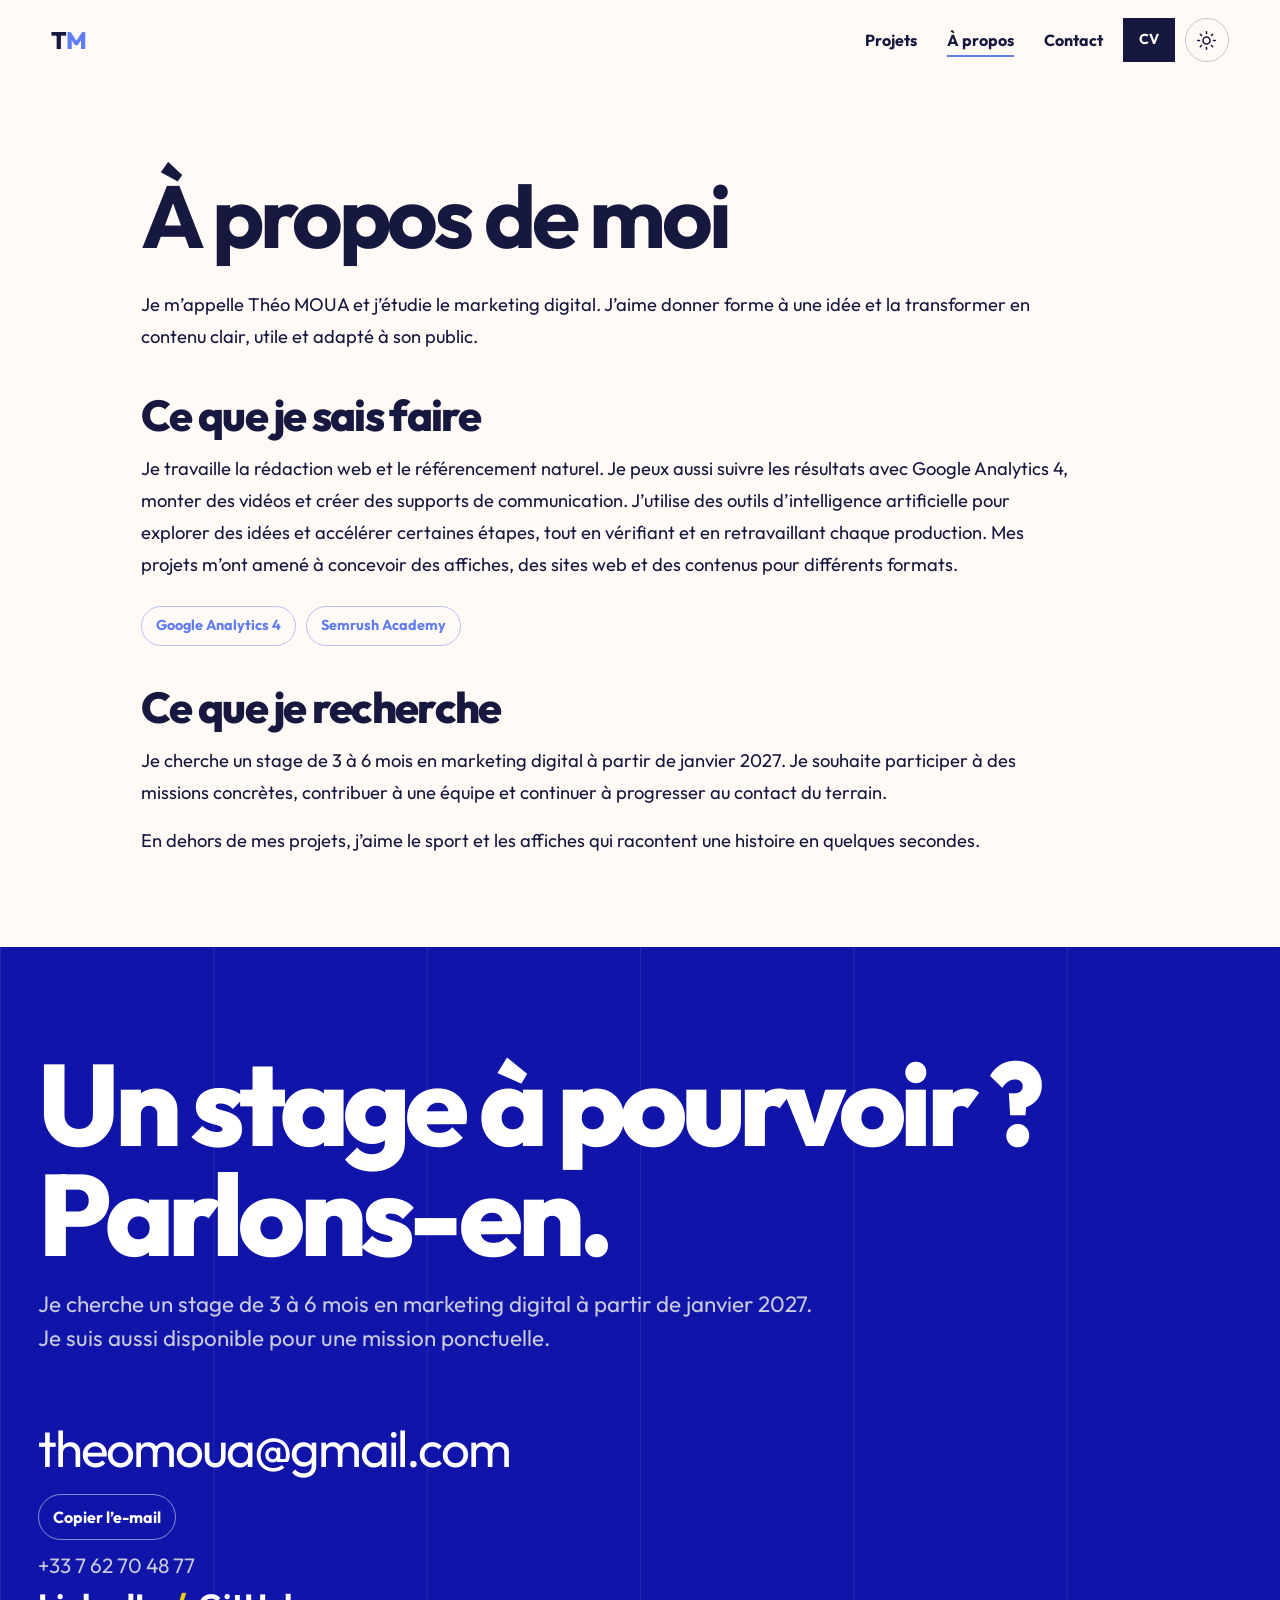
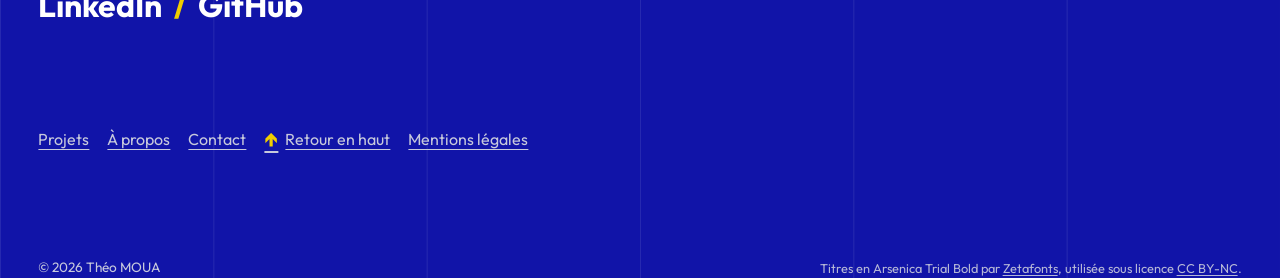
==== a-propos.html @ 0fbe6794 "Add files via upload" ====
<!DOCTYPE html>
<html lang="fr">
<head>
<meta charset="utf-8">
<meta name="viewport" content="width=device-width, initial-scale=1, viewport-fit=cover">
<title>À propos | Théo MOUA – Marketing digital</title>
<meta name="description" content="Découvrez le parcours, les compétences et la recherche de stage de Théo MOUA, étudiant en marketing digital.">
<link rel="stylesheet" href="https://fonts.googleapis.com/css2?family=Outfit:wght@400;500;700;800&amp;display=swap">
<link rel="stylesheet" href="style.css">
</head>
<body>
<header>
 <a class="logo" href="index.html#top" aria-label="Retour à l’accueil">T<span>M</span></a>
 <nav aria-label="Navigation principale">
  <a class="nav-link" href="index.html#projets">Projets</a>
  <a class="nav-link is-active" href="a-propos.html" aria-current="page">À propos</a>
  <a class="nav-link" href="index.html#contact">Contact</a>
  <a class="btn cv-header" href="CV_MOUA_Th%C3%A9o_2026.pdf" download>CV</a>
  <button class="theme-toggle" type="button" aria-label="Basculer en mode nuit" aria-pressed="false" title="Basculer en mode nuit">
   <svg class="theme-icon theme-icon-sun" viewBox="0 0 24 24" aria-hidden="true"><circle cx="12" cy="12" r="4"/><path d="M12 2v2m0 16v2M4.93 4.93l1.42 1.42m11.3 11.3 1.42 1.42M2 12h2m16 0h2M4.93 19.07l1.42-1.42m11.3-11.3 1.42-1.42"/></svg>
   <svg class="theme-icon theme-icon-moon" viewBox="0 0 24 24" aria-hidden="true"><path d="M20.2 15.1A8.5 8.5 0 0 1 8.9 3.8 8.5 8.5 0 1 0 20.2 15.1Z"/></svg>
  </button>
 </nav>
</header>
<main class="about-page">
 <section class="about">
  <h1>À propos de moi</h1>
  <p class="about-copy">Je m’appelle Théo MOUA et j’étudie le marketing digital. J’aime donner forme à une idée et la transformer en contenu clair, utile et adapté à son public.</p>
  <h2>Ce que je sais faire</h2>
  <p class="about-copy">Je travaille la rédaction web et le référencement naturel. Je peux aussi suivre les résultats avec Google Analytics 4, monter des vidéos et créer des supports de communication. J’utilise des outils d’intelligence artificielle pour explorer des idées et accélérer certaines étapes, tout en vérifiant et en retravaillant chaque production. Mes projets m’ont amené à concevoir des affiches, des sites web et des contenus pour différents formats.</p>
  <div class="certifications" aria-label="Certifications">
   <span class="cert-badge">Google Analytics 4</span>
   <span class="cert-badge">Semrush Academy</span>
  </div>
  <h2>Ce que je recherche</h2>
  <p class="about-copy">Je cherche un stage de 3 à 6 mois en marketing digital à partir de janvier 2027. Je souhaite participer à des missions concrètes, contribuer à une équipe et continuer à progresser au contact du terrain.</p>
  <p class="about-copy">En dehors de mes projets, j’aime le sport et les affiches qui racontent une histoire en quelques secondes.</p>
 </section>
</main>
<footer id="contact">
 <div class="footer-content">
  <h2>Un stage à pourvoir&nbsp;? Parlons-en.</h2>
  <p class="footer-intro">Je cherche un stage de 3 à 6 mois en marketing digital à partir de janvier 2027.<br>Je suis aussi disponible pour une mission ponctuelle.</p>
  <a class="footer-email" href="mailto:theomoua@gmail.com">theomoua@gmail.com</a>
  <div class="copy-email-row">
   <button class="copy-email" type="button" data-copy-email="theomoua@gmail.com">Copier l’e-mail</button>
   <span class="copy-status" aria-live="polite"></span>
  </div>
  <a class="footer-phone" href="tel:+33762704877">+33 7 62 70 48 77</a>
  <div class="footer-socials">
   <a href="https://www.linkedin.com/in/th%C3%A9o-moua/" target="_blank" rel="noopener noreferrer">LinkedIn</a>
   <span aria-hidden="true">/</span>
   <a href="https://github.com/theomoua" target="_blank" rel="noopener noreferrer">GitHub</a>
  </div>
  <div class="footer-bottom">
   <nav class="footer-nav" aria-label="Navigation de pied de page">
    <a href="index.html#projets">Projets</a>
    <a href="a-propos.html" aria-current="page">À propos</a>
    <a href="index.html#contact">Contact</a>
    <a href="index.html#top"><span class="back-to-top-arrow" aria-hidden="true">↑</span>Retour en haut</a>
    <a href="mentions-legales.html">Mentions légales</a>
   </nav>
  </div>
  <div class="footer-meta">
   <span>© <span id="current-year"></span> Théo MOUA</span>
   <p class="font-credit">Titres en Arsenica Trial Bold par <a href="https://www.zetafonts.com/arsenica" target="_blank" rel="noopener noreferrer">Zetafonts</a>, utilisée sous licence <a href="Police%20d'%C3%A9criture/Arsenica-Family-CC-BY-NCLicensepdf.pdf">CC BY-NC</a>.</p>
  </div>
 </div>
</footer>
<script>
document.getElementById('current-year').textContent=new Date().getFullYear();
document.querySelector('.copy-email').addEventListener('click',async event=>{
 const status=document.querySelector('.copy-status');
 try{
  await navigator.clipboard.writeText(event.currentTarget.dataset.copyEmail);
  status.textContent='Copié ✓';
 }catch(error){
  console.error('Impossible de copier l’adresse e-mail.',error);
  status.textContent='Copie impossible. Vous pouvez sélectionner l’adresse ci-dessus.';
 }
});
</script>
<script src="theme-toggle.js"></script>
</body>
</html>
---- style.css ----
:root{--bg:#fffaf5;--ink:#17183f;--blue-deep:#1114a8;--blue-strong:#294fdd;--blue:#607df2;--blue-light:#91baf8;--blue-pale:#b9d5f8;--yellow-deep:#efb400;--yellow:#f1ce00;--yellow-soft:#fff080;--yellow-pale:#fff3b3;--paper:#fff;--soft:#f1f1ed;--soft-blue:#e9efff;--muted:#686b82;--accent:var(--yellow);--accent-soft:var(--yellow-soft);--footer-bg:#1114a8;--footer-muted:#c7c9dc;--header-height:90px;--section-gap:clamp(16px,4vw,56px);box-sizing:border-box;padding:env(safe-area-inset-top,0px) env(safe-area-inset-right,0px) env(safe-area-inset-bottom,0px) env(safe-area-inset-left,0px)}
@media (prefers-color-scheme:dark){:root:not([data-theme="light"]){--bg:#11143b;--ink:#fffaf5;--blue-deep:#1114a8;--blue-strong:#91baf8;--blue:#91baf8;--blue-light:#b9d5f8;--blue-pale:#d7e7ff;--soft:#202754;--soft-blue:#202b60;--muted:#c2c7dc;--accent:#f6e255;--accent-soft:#514b1c;--footer-bg:#0b0f31;--footer-muted:#aeb8d7;color-scheme:dark}}
:root[data-theme="dark"]{--bg:#11143b;--ink:#fffaf5;--blue-deep:#1114a8;--blue-strong:#91baf8;--blue:#91baf8;--blue-light:#b9d5f8;--blue-pale:#d7e7ff;--soft:#202754;--soft-blue:#202b60;--muted:#c2c7dc;--accent:#f6e255;--accent-soft:#514b1c;--footer-bg:#0b0f31;--footer-muted:#aeb8d7;color-scheme:dark}
@font-face{font-family:Arsenica;src:url("Police%20d'%C3%A9criture/ArsenicaTrial-Bold.ttf") format("truetype");font-style:normal;font-weight:700;font-display:swap}
html{scroll-padding-top:env(safe-area-inset-top,0px);scroll-behavior:smooth}
*{box-sizing:border-box}
body{margin:0;background:var(--bg);color:var(--ink);font-family:'Outfit',system-ui,-apple-system,'Segoe UI',sans-serif;line-height:1.5}
body::before{content:"";position:fixed;inset:0 0 auto;height:env(safe-area-inset-top,0px);background:var(--bg);z-index:10}
a{color:inherit;text-decoration:none}
header{position:sticky;top:env(safe-area-inset-top,0px);z-index:9;background:var(--bg);display:flex;justify-content:space-between;align-items:center;padding:18px clamp(16px,4vw,56px)}
.logo{font-weight:800;font-size:1.5rem;letter-spacing:-.03em;line-height:1}
.logo span{color:var(--blue)}
nav{display:flex;gap:10px;align-items:center}
.nav-link{position:relative;display:flex;align-items:center;justify-content:center;min-width:44px;min-height:44px;padding:8px 10px;font-weight:700;text-align:center}
.nav-link::after{content:"";position:absolute;left:10px;right:10px;bottom:5px;height:2px;background:var(--blue);transform:scaleX(0);transform-origin:left;transition:transform .25s ease}
.nav-link:hover::after,.nav-link:focus-visible::after,.nav-link.is-active::after{transform:scaleX(1)}
.nav-link:focus-visible{outline:2px solid var(--blue);outline-offset:2px}
.btn{background:var(--ink);color:var(--bg);font-weight:700;font-size:.9rem;padding:14px 20px;border:0;min-height:44px;cursor:pointer;font-family:inherit;transition:background .2s,color .2s}
.btn:hover,.btn:focus-visible{background:var(--accent);color:var(--ink);outline:none}
.pill{border-radius:999px}
.hex{padding:14px 30px;clip-path:polygon(14px 0,calc(100% - 14px) 0,100% 50%,calc(100% - 14px) 100%,14px 100%,0 50%)}
.sq{border-radius:0}
.cv-header{display:flex;align-items:center;justify-content:center;min-width:44px;padding:10px 16px}
.theme-toggle{display:inline-flex;align-items:center;justify-content:center;width:44px;height:44px;flex:none;padding:0;border:1px solid color-mix(in srgb,var(--ink) 24%,transparent);border-radius:50%;background:transparent;color:var(--ink);cursor:pointer;transition:background .2s,color .2s,border-color .2s}
.theme-toggle:hover,.theme-toggle:focus-visible{border-color:var(--blue);background:var(--blue);color:var(--ink);outline:none}
.theme-toggle:focus-visible{outline:2px solid var(--blue);outline-offset:3px}
.theme-icon{width:21px;height:21px;fill:none;stroke:currentColor;stroke-width:1.8;stroke-linecap:round;stroke-linejoin:round}
.theme-icon-moon{display:none}
:root[data-theme="dark"] .theme-icon-sun{display:none}
:root[data-theme="dark"] .theme-icon-moon{display:block}
.hero{display:grid;grid-template-columns:1fr 1.2fr;gap:clamp(20px,5vw,72px);align-items:center;padding:var(--section-gap);min-height:calc(100svh - 90px)}
.hero-copy{min-width:0}
.hero-visual{min-width:0}
.photo{aspect-ratio:4/5;background:var(--blue);position:relative;overflow:hidden;display:grid;place-items:center;color:#fff;font-weight:500;text-align:center;padding:20px}
.photo img,.tile img{position:absolute;inset:0;width:100%;height:100%;object-fit:cover}
.hero-caption{margin:0;padding:12px 16px;background:var(--soft-blue);color:var(--ink);font-size:clamp(.8rem,1.1vw,.95rem);line-height:1.5;border:1px solid color-mix(in srgb,var(--blue) 38%,var(--soft-blue));border-radius:0 0 10px 10px;box-shadow:0 4px 14px rgba(17,20,168,.08)}
h1,h2,h3{font-family:Arsenica,'Outfit',sans-serif;font-weight:700}
h1{margin:0;font-family:Arsenica,'Outfit',sans-serif;font-size:clamp(2rem,4.2vw,4.5rem);line-height:1.04;letter-spacing:-.045em;max-width:22ch}
.h1-highlight{color:var(--blue)}
.tag{margin:20px 0 0;font-family:'Outfit',system-ui,sans-serif;font-size:clamp(1rem,1.5vw,1.2rem);line-height:1.6;max-width:55ch}
.availability{display:flex;align-items:center;gap:9px;width:fit-content;margin:24px 0 0;padding:8px 13px;border:1px solid var(--accent);border-radius:999px;background:var(--accent-soft);color:var(--ink);font-size:.9rem;font-weight:500}
.hero-about-link{display:inline-flex;align-items:center;justify-content:center;margin-top:16px}
.availability-dot{width:9px;height:9px;flex:none;border-radius:50%;background:#20a464;box-shadow:0 0 0 0 rgba(32,164,100,.42);animation:availability-pulse 1.8s ease-out infinite}
@keyframes availability-pulse{70%{box-shadow:0 0 0 8px rgba(32,164,100,0)}100%{box-shadow:0 0 0 0 rgba(32,164,100,0)}}
.anchor-section,footer[id]{scroll-margin-top:calc(var(--header-height) + env(safe-area-inset-top,0px))}
.stats{display:grid;grid-template-columns:repeat(3,minmax(0,1fr));gap:clamp(14px,2.5vw,32px);margin:0;padding:0 clamp(16px,4vw,56px)}
.stat-card{display:flex;min-height:180px;flex-direction:column;align-items:center;justify-content:center;gap:12px;padding:24px;border-radius:30px;background:var(--blue);color:var(--bg);text-align:center}
.stat-card:nth-child(2){background:var(--blue-strong)}
.stat-card:nth-child(3){background:var(--blue-deep)}
.stat-card h2{margin:0;font-family:'Outfit',system-ui,sans-serif;font-size:clamp(1rem,1.8vw,1.35rem);font-weight:600;letter-spacing:0;line-height:1.25}
.stat-card p{margin:0;font-size:clamp(2.5rem,5vw,4rem);font-weight:800;line-height:1}
section.work{padding:var(--section-gap) clamp(16px,4vw,56px) clamp(40px,7vw,100px)}
h2{margin:0 0 32px;font-size:clamp(2rem,5vw,4rem);font-weight:800;letter-spacing:-.04em;line-height:1}
.grid{display:grid;grid-template-columns:repeat(2,minmax(0,1fr));gap:clamp(16px,2.5vw,36px);max-width:1100px;margin:0 auto}
.card{position:relative;z-index:0;aspect-ratio:1/1;background:var(--soft);overflow:hidden;display:block;border:2px solid var(--ink);transition:transform .2s ease}
.card:hover,.card:focus-visible,.card:active{z-index:1;transform:scale(1.025)}
.card img{position:absolute;inset:0;width:100%;height:100%;object-fit:cover}
.card{border-radius:0 0 10px 10px}
.card .lbl{position:absolute;left:0;bottom:0;right:0;padding:clamp(12px,2vw,24px);background:var(--blue-deep);color:var(--paper);font-weight:800;font-size:clamp(1rem,2.6vw,2rem);letter-spacing:-.02em;transition:background .2s,color .2s}
.card .lbl h3{margin:0;font:700 clamp(1rem,2.6vw,2rem)/1.1 Arsenica,'Outfit',sans-serif;letter-spacing:-.02em}
.card:hover .lbl,.card:focus-visible .lbl{background:var(--accent);color:var(--ink)}
.card:focus-visible{outline:3px solid var(--blue);outline-offset:3px}
.ph{position:absolute;inset:0;display:grid;place-items:center;color:var(--blue);font-weight:700;font-size:clamp(.9rem,2vw,1.4rem);padding-bottom:3em}
.page{padding:clamp(16px,4vw,56px)}
.back{display:inline-block;margin-bottom:28px}
.page p.lead{font-size:clamp(1.05rem,1.8vw,1.35rem);max-width:55ch;margin:0 0 40px}
.poster-intro{display:grid;grid-template-columns:minmax(0,1.15fr) minmax(260px,.85fr);gap:clamp(24px,5vw,72px);align-items:center}
.poster-deck{position:relative;min-width:0;min-height:clamp(390px,44vw,570px);outline:none;perspective:1200px;container-type:inline-size}
.poster-deck:focus-visible{outline:3px solid var(--blue);outline-offset:4px}
.poster-deck-card{position:absolute;left:50%;top:50%;width:clamp(120px,29cqw,190px);aspect-ratio:1417/1890;margin:0;overflow:hidden;border:2px solid var(--ink);background:var(--paper);box-shadow:0 18px 42px rgba(0,0,0,.2);transition:transform .65s cubic-bezier(.2,.8,.2,1),box-shadow .3s}
.poster-deck-card img,.poster-card-front img{position:absolute;inset:0;width:100%;height:100%;object-fit:contain}
.poster-artwork-card-1{--rest-x:-15px;--rest-y:-8px;--rest-angle:-13deg;--spread-x:-32cqw;--spread-y:4px;--spread-angle:-9deg;z-index:1}
.poster-artwork-card-2{--rest-x:0px;--rest-y:0px;--rest-angle:2deg;--spread-x:0px;--spread-y:-10px;--spread-angle:0deg;z-index:3}
.poster-artwork-card-3{--rest-x:15px;--rest-y:8px;--rest-angle:14deg;--spread-x:32cqw;--spread-y:4px;--spread-angle:9deg;z-index:2}
.poster-deck-card{transform:translate(-50%,-50%) translate(var(--rest-x),var(--rest-y)) rotate(var(--rest-angle))}
.poster-deck:hover .poster-deck-card,.poster-deck:focus .poster-deck-card{transform:translate(calc(-50% + var(--spread-x)),calc(-50% + var(--spread-y))) rotate(var(--spread-angle));box-shadow:0 22px 48px rgba(0,0,0,.26)}
.poster-placeholder-label{position:absolute;inset:12px;display:grid;place-content:center;text-align:center;border:1px dashed color-mix(in srgb,var(--ink) 35%,transparent);color:var(--ink);font-weight:700;font-size:clamp(1rem,2vw,1.35rem);letter-spacing:.04em;text-transform:uppercase;background:repeating-linear-gradient(135deg,transparent 0 14px,color-mix(in srgb,var(--ink) 4%,transparent) 14px 28px)}
.poster-heading h2{max-width:12ch;margin:0;font-size:clamp(2.5rem,5.2vw,5rem);line-height:.98;letter-spacing:-.045em}
.poster-software{display:flex;align-items:center;gap:9px;margin:20px 0 0;font-size:.85rem;font-weight:500}
.poster-software svg{width:32px;height:32px;flex:none}
.poster-description{max-width:48ch;min-height:12.8em;margin:14px 0 0;font-size:1rem;line-height:1.6}
.poster-description p{margin:0 0 14px}
.poster-description p:last-child{margin-bottom:0}
.poster-instagram-link{color:inherit;text-decoration:underline;text-decoration-color:var(--blue);text-underline-offset:3px;transition:color .2s ease}
.poster-instagram-link:hover,.poster-instagram-link:focus-visible{color:var(--yellow-deep);outline:none}
.poster-gallery{margin:clamp(48px,8vw,112px) calc(-1 * clamp(16px,4vw,56px)) 0;padding:clamp(28px,5vw,64px) clamp(16px,4vw,56px);background:var(--soft-blue);color:var(--ink)}
.poster-gallery-heading{display:flex;align-items:baseline;justify-content:space-between;gap:24px;margin-bottom:24px}
.poster-gallery-heading h3{margin:0;font-size:clamp(1.8rem,4vw,3rem);line-height:1}
.poster-gallery-heading p{margin:0;font-size:.95rem;color:inherit;opacity:.72}
.poster-card-grid{display:grid;grid-template-columns:repeat(3,minmax(0,1fr));gap:clamp(14px,3vw,40px);max-width:1080px;margin:0 auto}
.poster-flip-card{display:block;width:100%;max-width:300px;aspect-ratio:1417/1890;padding:0;margin:0 auto;border:0;background:transparent;perspective:1200px;cursor:pointer}
.poster-flip-card:focus-visible{outline:3px solid var(--blue);outline-offset:5px}
.poster-flip-inner{position:relative;display:block;width:100%;height:100%;transform-style:preserve-3d;transition:transform .75s cubic-bezier(.2,.8,.2,1)}
.poster-flip-card.is-revealed .poster-flip-inner{transform:rotateY(180deg)}
.poster-card-back,.poster-card-front{position:absolute;inset:0;display:grid;place-items:center;overflow:hidden;border:2px solid var(--ink);backface-visibility:hidden}
.poster-card-back{background:var(--soft)}
.poster-monogram{display:flex;align-items:center;justify-content:center;width:clamp(76px,10vw,112px);aspect-ratio:1;border-radius:50%;background:var(--paper);color:var(--blue-deep);font-size:clamp(1.8rem,3vw,2.5rem);font-weight:800;letter-spacing:-.09em;box-shadow:0 5px 18px rgba(0,0,0,.12)}
.poster-monogram span{color:var(--yellow-deep)}
.poster-card-front{transform:rotateY(180deg);background:var(--paper)}
.poster-card-front .poster-placeholder-label{font-size:clamp(.85rem,1.7vw,1.2rem)}
.about{padding:clamp(40px,7vw,100px) clamp(16px,4vw,56px);background:var(--soft)}
.about h2{margin-bottom:24px}
.about-copy{max-width:78ch;margin:0;font-size:clamp(1rem,1.5vw,1.15rem);line-height:1.75}
.about-page{min-height:60vh}
.about-page .about{max-width:1100px;margin:0 auto;background:transparent}
.about-page .about h1{max-width:none;margin-bottom:28px;font-size:clamp(2.5rem,7vw,5.5rem)}
.about-page .about h2{margin:40px 0 16px;font-size:clamp(1.7rem,3.5vw,2.7rem)}
.about-page .about-copy+.about-copy{margin-top:16px}
.certifications{display:flex;flex-wrap:wrap;gap:10px;margin-top:24px}
.cert-badge{display:inline-flex;align-items:center;min-height:40px;padding:8px 14px;border:1px solid color-mix(in srgb,var(--blue) 45%,transparent);border-radius:999px;color:var(--blue);font-size:.9rem;font-weight:700}
.about-grid{display:grid;grid-template-columns:repeat(2,minmax(0,1fr));gap:clamp(16px,3vw,40px);margin:40px 0}
.about-grid article{padding:clamp(20px,3vw,36px);background:var(--soft);border-left:4px solid var(--blue)}
.about-grid h3,.project-description h3{margin:0 0 12px;font-size:clamp(1.25rem,2.4vw,1.8rem);line-height:1.15}
.about-grid p{margin:0;max-width:55ch}
.about-projects{display:inline-block}
.project-grid{display:grid;grid-template-columns:repeat(3,minmax(0,1fr));gap:clamp(16px,2.5vw,32px)}
.project{min-width:0;border:2px solid var(--ink);background:var(--bg);overflow:hidden}
.project-photo{aspect-ratio:4/3;background:var(--soft);display:grid;place-items:center;padding:16px;text-align:center;color:var(--blue);font-weight:700}
.project-description{padding:clamp(16px,2vw,24px)}
.project-description p{margin:0;color:var(--ink);font-weight:400}
.project-description span{display:block;min-height:1.5em}
footer{background-color:var(--footer-bg);background-image:linear-gradient(90deg,rgba(255,255,255,.09) 1px,transparent 1px);background-size:16.6667% 100%;color:var(--paper);padding:clamp(48px,8vw,112px) clamp(16px,3vw,48px) 0}
.footer-content{max-width:1600px;margin:0 auto}
footer h2{color:var(--paper);font-size:clamp(3rem,9vw,8rem);letter-spacing:-.05em;line-height:.95;margin:0 0 20px}
.footer-intro{font-size:clamp(1rem,2vw,1.4rem);color:var(--footer-muted);margin:0 0 clamp(32px,5vw,64px)}
.footer-email{display:block;width:fit-content;max-width:100%;font-size:clamp(1.6rem,4vw,3.5rem);line-height:1.15;letter-spacing:-.04em;overflow-wrap:anywhere;border-bottom:2px solid transparent}
.footer-email:hover,.footer-email:focus-visible{border-color:var(--yellow);outline:none}
.footer-phone{display:inline-block;margin-top:10px;color:var(--footer-muted);font-size:clamp(1rem,1.8vw,1.3rem)}
.copy-email-row{display:flex;align-items:center;flex-wrap:wrap;gap:12px;margin-top:14px}
.copy-email{display:inline-flex;align-items:center;min-height:44px;padding:10px 14px;border:1px solid color-mix(in srgb,var(--paper) 50%,transparent);border-radius:999px;background:transparent;color:var(--paper);font:inherit;font-weight:700;cursor:pointer}
.copy-email:hover,.copy-email:focus-visible{border-color:var(--yellow);color:var(--yellow-soft);outline:none}
.copy-status{display:inline-block;min-height:1.5em;color:var(--yellow-soft)}
.footer-bottom{display:flex;align-items:center;gap:clamp(20px,4vw,48px);margin-top:clamp(44px,7vw,88px)}
.footer-nav{display:flex;flex-wrap:wrap;gap:8px 18px}
.footer-nav a{display:inline-flex;align-items:center;min-height:44px;color:var(--footer-muted);text-decoration:underline;text-underline-offset:4px}
.back-to-top-arrow{margin-right:7px;color:var(--yellow);font-size:1.35em;font-weight:800;line-height:1;text-decoration:none}
.footer-nav a:hover,.footer-nav a:focus-visible{color:var(--yellow-soft)}
.cv{background:var(--blue);color:#fff;display:inline-block;margin-top:6px}
.cv:hover,.cv:focus-visible{background:var(--yellow);color:var(--ink)}
.footer-socials{display:flex;align-items:center;gap:12px;font-size:clamp(1.2rem,2.5vw,2rem);font-weight:700}
.footer-socials span{color:var(--yellow)}
.footer-socials a:hover,.footer-socials a:focus-visible{color:var(--yellow-soft);outline:none}
.footer-meta{display:flex;align-items:flex-end;justify-content:space-between;gap:24px;margin-top:clamp(48px,8vw,96px);color:var(--footer-muted);font-size:.85rem}
.font-credit{margin:0;font-size:.8rem;opacity:.9}
.font-credit a{text-decoration:underline;text-underline-offset:2px}
.font-credit a:hover,.font-credit a:focus-visible{color:var(--yellow-soft)}
.legal-page{max-width:1100px;min-height:60vh;margin:0 auto;padding:clamp(40px,7vw,100px) clamp(16px,4vw,56px)}
.legal-page>h1{margin-bottom:48px;font-size:clamp(2.5rem,7vw,5.5rem)}
.legal-page section{margin:0 0 36px}
.legal-page section h2{margin-bottom:12px;font-size:clamp(1.5rem,3vw,2.2rem)}
.legal-page p{max-width:70ch;margin:8px 0}
.legal-page a:not(.btn){text-decoration:underline;text-underline-offset:3px}
.legal-back{display:inline-flex;align-items:center;margin-top:12px}
.legal-footer{margin-top:0;padding-top:32px}
.legal-footer .footer-nav{margin-bottom:20px}
.legal-footer p{margin:0;color:var(--footer-muted);font-size:.85rem}
.custom-cursor{display:none}
@media (hover:hover) and (pointer:fine){
 body.has-custom-cursor,body.has-custom-cursor *{cursor:none!important}
 .custom-cursor{display:block;position:fixed;z-index:1000;left:0;top:0;width:28px;height:28px;border-radius:50%;pointer-events:none;transform:translate(-50%,-50%);background:var(--blue);transition:width .18s ease,height .18s ease,background-color .18s ease;will-change:left,top}
 .custom-cursor.is-clickable{width:16px;height:16px;background:var(--blue-deep)}
 .cursor-trail{position:fixed;z-index:999;left:0;top:0;width:9px;height:9px;border-radius:50%;background:color-mix(in srgb,var(--blue) 20%,transparent);pointer-events:none;transform:translate(-50%,-50%);will-change:left,top}
}
@media (max-width:720px){
 :root{--header-height:72px;--section-gap:16px}
 .hero{grid-template-columns:1fr;min-height:0}
 .stats{grid-template-columns:1fr}
 .stat-card{min-height:140px}
 .photo{aspect-ratio:1/1;max-height:60vh}
 .hero-caption{padding:12px 14px;font-size:.9rem}
 header{padding:14px 12px}.btn{font-size:.75rem;padding:12px 14px}.hex{padding:12px 22px}header nav{gap:4px}
 .nav-link{padding:6px 7px;font-size:.82rem}
 .cv-header{min-height:44px;padding:8px 12px}
 .grid{grid-template-columns:repeat(2,minmax(0,1fr))}
 .poster-intro{grid-template-columns:1fr;gap:20px}
 .poster-deck{min-height:clamp(340px,100vw,470px)}
 .poster-artwork-card-1{--spread-x:-35cqw;--spread-angle:-3deg}
 .poster-artwork-card-3{--spread-x:35cqw;--spread-angle:3deg}
 .poster-heading h2{max-width:16ch}
 .poster-gallery-heading{align-items:flex-start;flex-direction:column;gap:10px}
 .about-grid{grid-template-columns:1fr}
 .project-grid{grid-template-columns:1fr}
 footer{background-size:33.3333% 100%}
 .footer-bottom{align-items:flex-start;flex-direction:column}
 .footer-meta{align-items:flex-start;flex-direction:column}
}
@media (min-width:721px) and (max-width:960px){.project-grid{grid-template-columns:repeat(2,minmax(0,1fr))}}
@media (max-width:380px){header{flex-wrap:nowrap;gap:4px;padding-right:8px;padding-left:8px}.logo{font-size:1.3rem}header nav{gap:1px}.nav-link{padding:6px 4px;font-size:.72rem}.cv-header{font-size:.72rem;padding:8px 8px}.btn{font-size:.7rem;padding:10px 8px}.hex{padding:10px 16px}}
@media (max-width:420px){.poster-card-grid{gap:8px}.poster-card-back,.poster-card-front{border-width:1px}.poster-monogram{width:58px;font-size:1.55rem}}
@media (min-width:961px){.poster-deck-card{width:clamp(190px,34cqw,230px)}.poster-artwork-card-1{--spread-x:-36cqw;--spread-angle:-4deg}.poster-artwork-card-3{--spread-x:36cqw;--spread-angle:4deg}}
@media (prefers-reduced-motion:reduce){html{scroll-behavior:auto}*{transition:none!important;animation:none!important}.cursor-trail{display:none!important}}
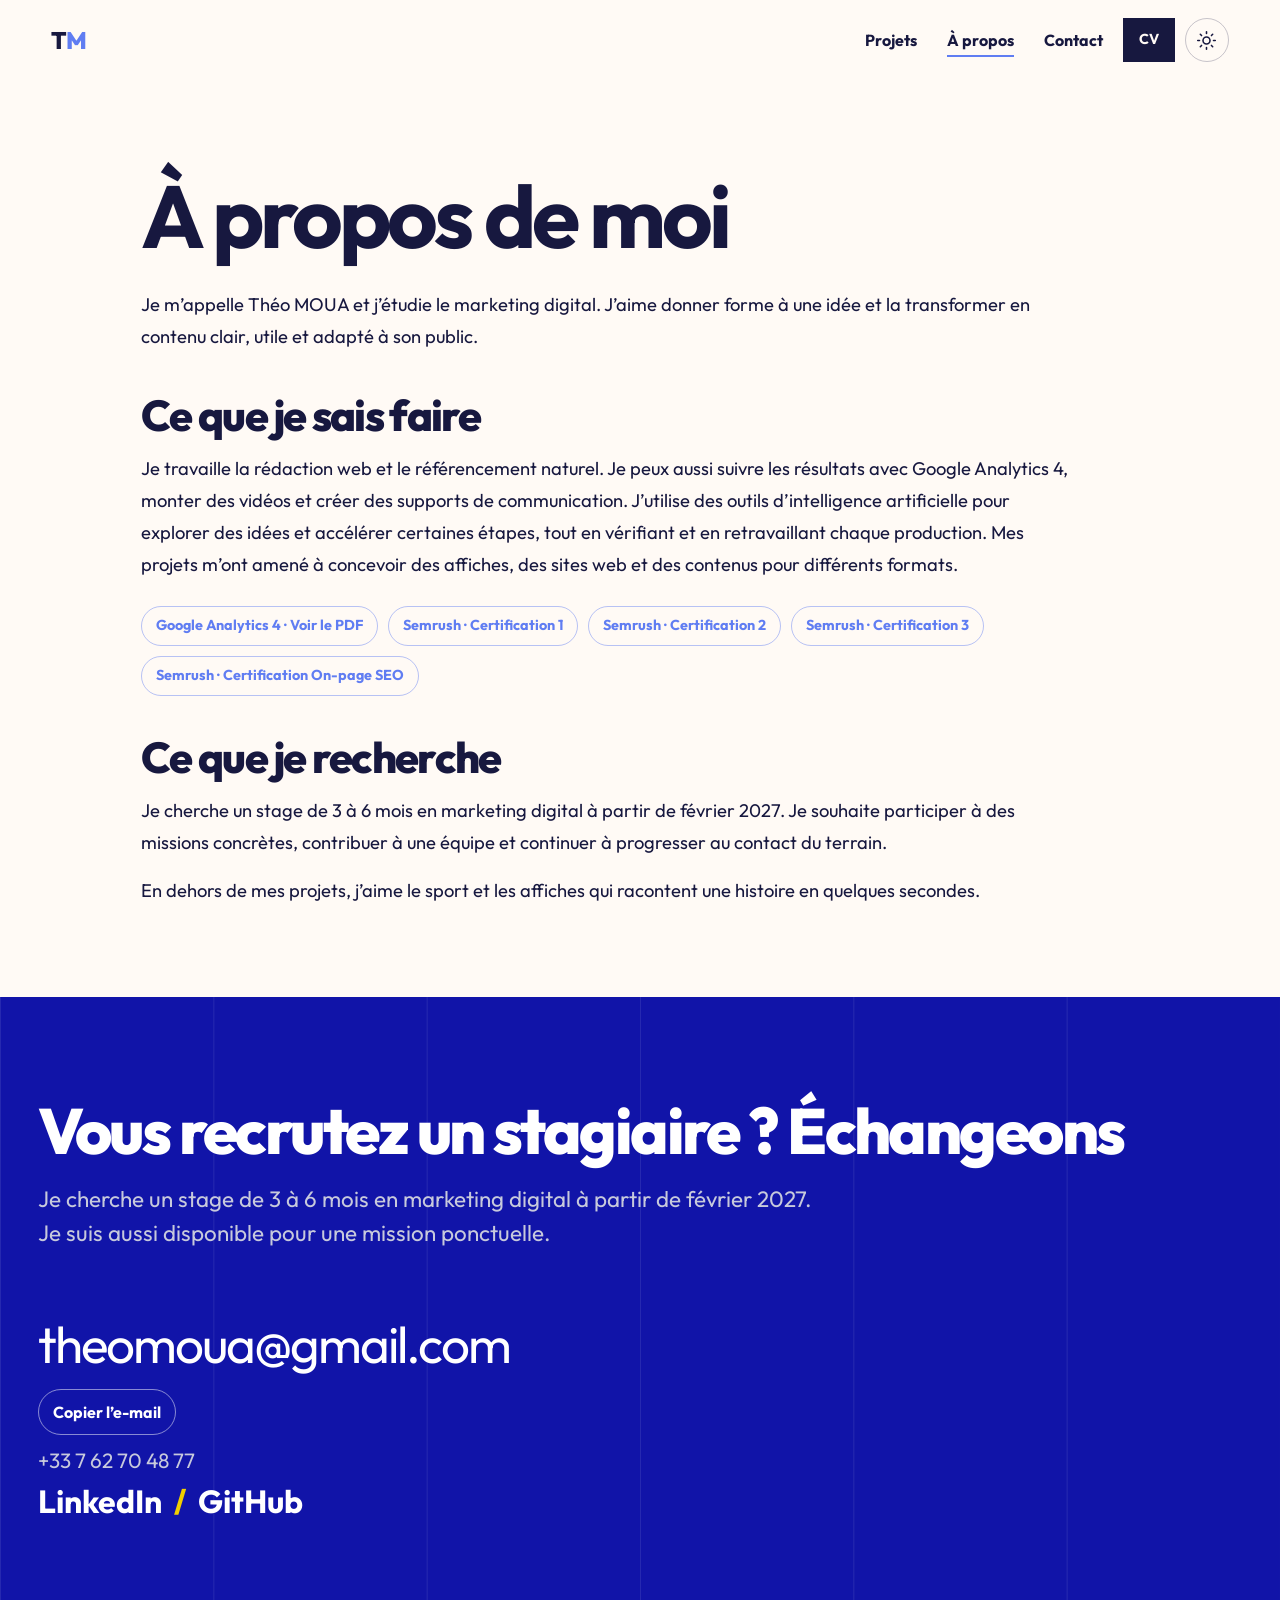
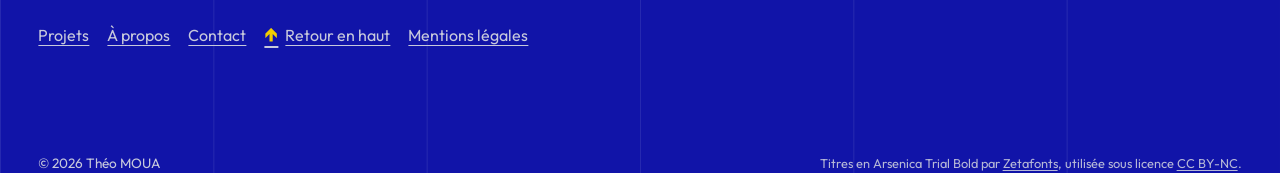
==== commit 17af9f5d: "Add files via upload" ====
--- a/a-propos.html
+++ b/a-propos.html
@@ -10,11 +10,11 @@
 </head>
 <body>
 <header>
- <a class="logo" href="index.html#top" aria-label="Retour à l’accueil">T<span>M</span></a>
+ <a class="logo" href="/index.html" aria-label="Retour à l’accueil">T<span>M</span></a>
  <nav aria-label="Navigation principale">
-  <a class="nav-link" href="index.html#projets">Projets</a>
-  <a class="nav-link is-active" href="a-propos.html" aria-current="page">À propos</a>
-  <a class="nav-link" href="index.html#contact">Contact</a>
+  <a class="nav-link" href="/index.html?section=projets">Projets</a>
+  <a class="nav-link is-active" href="/a-propos.html" aria-current="page">À propos</a>
+  <a class="nav-link" href="/index.html?section=contact">Contact</a>
   <a class="btn cv-header" href="CV_MOUA_Th%C3%A9o_2026.pdf" download>CV</a>
   <button class="theme-toggle" type="button" aria-label="Basculer en mode nuit" aria-pressed="false" title="Basculer en mode nuit">
    <svg class="theme-icon theme-icon-sun" viewBox="0 0 24 24" aria-hidden="true"><circle cx="12" cy="12" r="4"/><path d="M12 2v2m0 16v2M4.93 4.93l1.42 1.42m11.3 11.3 1.42 1.42M2 12h2m16 0h2M4.93 19.07l1.42-1.42m11.3-11.3 1.42-1.42"/></svg>
@@ -29,18 +29,21 @@
   <h2>Ce que je sais faire</h2>
   <p class="about-copy">Je travaille la rédaction web et le référencement naturel. Je peux aussi suivre les résultats avec Google Analytics 4, monter des vidéos et créer des supports de communication. J’utilise des outils d’intelligence artificielle pour explorer des idées et accélérer certaines étapes, tout en vérifiant et en retravaillant chaque production. Mes projets m’ont amené à concevoir des affiches, des sites web et des contenus pour différents formats.</p>
   <div class="certifications" aria-label="Certifications">
-   <span class="cert-badge">Google Analytics 4</span>
-   <span class="cert-badge">Semrush Academy</span>
+   <a class="cert-button" href="/certifications/theo-moua_GOOGLE_ANALYTICS_CERTIFICATION.pdf" target="_blank" rel="noopener noreferrer">Google Analytics 4 · Voir le PDF</a>
+   <a class="cert-button" href="/certifications/theo-moua_SEMRUSH_CERTIFICATION_1.pdf" target="_blank" rel="noopener noreferrer">Semrush · Certification 1</a>
+   <a class="cert-button" href="/certifications/theo-moua_SEMRUSH_CERTIFICATION_2.pdf" target="_blank" rel="noopener noreferrer">Semrush · Certification 2</a>
+   <a class="cert-button" href="/certifications/theo-moua_SEMRUSH_CERTIFICATION_3.pdf" target="_blank" rel="noopener noreferrer">Semrush · Certification 3</a>
+   <a class="cert-button" href="/certifications/theo-moua_SEMRUSH_CERTIFICATION_On-page_SEO.pdf" target="_blank" rel="noopener noreferrer">Semrush · Certification On-page SEO</a>
   </div>
   <h2>Ce que je recherche</h2>
-  <p class="about-copy">Je cherche un stage de 3 à 6 mois en marketing digital à partir de janvier 2027. Je souhaite participer à des missions concrètes, contribuer à une équipe et continuer à progresser au contact du terrain.</p>
+  <p class="about-copy">Je cherche un stage de 3 à 6 mois en marketing digital à partir de février 2027. Je souhaite participer à des missions concrètes, contribuer à une équipe et continuer à progresser au contact du terrain.</p>
   <p class="about-copy">En dehors de mes projets, j’aime le sport et les affiches qui racontent une histoire en quelques secondes.</p>
  </section>
 </main>
 <footer id="contact">
  <div class="footer-content">
-  <h2>Un stage à pourvoir&nbsp;? Parlons-en.</h2>
-  <p class="footer-intro">Je cherche un stage de 3 à 6 mois en marketing digital à partir de janvier 2027.<br>Je suis aussi disponible pour une mission ponctuelle.</p>
+  <h2>Vous recrutez un stagiaire&nbsp;? Échangeons</h2>
+  <p class="footer-intro">Je cherche un stage de 3 à 6 mois en marketing digital à partir de février 2027.<br>Je suis aussi disponible pour une mission ponctuelle.</p>
   <a class="footer-email" href="mailto:theomoua@gmail.com">theomoua@gmail.com</a>
   <div class="copy-email-row">
    <button class="copy-email" type="button" data-copy-email="theomoua@gmail.com">Copier l’e-mail</button>
@@ -54,10 +57,10 @@
   </div>
   <div class="footer-bottom">
    <nav class="footer-nav" aria-label="Navigation de pied de page">
-    <a href="index.html#projets">Projets</a>
-    <a href="a-propos.html" aria-current="page">À propos</a>
-    <a href="index.html#contact">Contact</a>
-    <a href="index.html#top"><span class="back-to-top-arrow" aria-hidden="true">↑</span>Retour en haut</a>
+    <a href="/index.html?section=projets">Projets</a>
+    <a href="/a-propos.html" aria-current="page">À propos</a>
+    <a href="/index.html?section=contact">Contact</a>
+    <a href="/index.html"><span class="back-to-top-arrow" aria-hidden="true">↑</span>Retour en haut</a>
     <a href="mentions-legales.html">Mentions légales</a>
    </nav>
   </div>
--- a/style.css
+++ b/style.css
@@ -39,17 +39,87 @@
 .h1-highlight{color:var(--blue)}
 .tag{margin:20px 0 0;font-family:'Outfit',system-ui,sans-serif;font-size:clamp(1rem,1.5vw,1.2rem);line-height:1.6;max-width:55ch}
 .availability{display:flex;align-items:center;gap:9px;width:fit-content;margin:24px 0 0;padding:8px 13px;border:1px solid var(--accent);border-radius:999px;background:var(--accent-soft);color:var(--ink);font-size:.9rem;font-weight:500}
-.hero-about-link{display:inline-flex;align-items:center;justify-content:center;margin-top:16px}
 .availability-dot{width:9px;height:9px;flex:none;border-radius:50%;background:#20a464;box-shadow:0 0 0 0 rgba(32,164,100,.42);animation:availability-pulse 1.8s ease-out infinite}
 @keyframes availability-pulse{70%{box-shadow:0 0 0 8px rgba(32,164,100,0)}100%{box-shadow:0 0 0 0 rgba(32,164,100,0)}}
 .anchor-section,footer[id]{scroll-margin-top:calc(var(--header-height) + env(safe-area-inset-top,0px))}
-.stats{display:grid;grid-template-columns:repeat(3,minmax(0,1fr));gap:clamp(14px,2.5vw,32px);margin:0;padding:0 clamp(16px,4vw,56px)}
-.stat-card{display:flex;min-height:180px;flex-direction:column;align-items:center;justify-content:center;gap:12px;padding:24px;border-radius:30px;background:var(--blue);color:var(--bg);text-align:center}
-.stat-card:nth-child(2){background:var(--blue-strong)}
-.stat-card:nth-child(3){background:var(--blue-deep)}
-.stat-card h2{margin:0;font-family:'Outfit',system-ui,sans-serif;font-size:clamp(1rem,1.8vw,1.35rem);font-weight:600;letter-spacing:0;line-height:1.25}
-.stat-card p{margin:0;font-size:clamp(2.5rem,5vw,4rem);font-weight:800;line-height:1}
 section.work{padding:var(--section-gap) clamp(16px,4vw,56px) clamp(40px,7vw,100px)}
+.home-projects{background:var(--soft-blue)}
+.home-section-content{max-width:1100px;margin:0 auto}
+.home-about,.home-skills,.home-software{padding:clamp(48px,8vw,112px) clamp(16px,4vw,56px)}
+.home-about{padding-bottom:0;background-color:var(--bg);background-image:linear-gradient(90deg,color-mix(in srgb,var(--blue-strong) 14%,transparent) 1px,transparent 1px);background-size:16.6667% 100%}
+.home-about-layout{display:grid;max-width:1280px;grid-template-columns:minmax(0,.85fr) minmax(0,1.15fr);grid-template-rows:auto auto;grid-template-areas:"portrait text" "portrait photos";gap:clamp(24px,4vw,48px) clamp(28px,6vw,88px);align-items:stretch}
+.home-about-portrait{position:relative;grid-area:portrait;min-width:0;min-height:clamp(440px,42vw,560px);overflow:clip}
+.home-about-frame,.home-about-portrait img{position:absolute;bottom:0;left:calc(50% + 28px);display:block;width:auto;height:clamp(440px,42vw,560px);max-width:none;transform:translateX(-50%)}
+.home-about-frame{overflow:visible;pointer-events:none}
+.home-about-portrait img{z-index:1}
+.home-about-text{grid-area:text;min-width:0;align-self:start}
+.home-about-details{display:grid;grid-template-columns:repeat(2,minmax(0,1fr));gap:20px 28px;margin-top:28px}
+.home-about-detail{padding-top:12px;border-top:2px solid color-mix(in srgb,var(--blue-strong) 45%,transparent)}
+.home-about-detail h3{margin:0 0 8px;font-size:clamp(1.15rem,1.8vw,1.45rem);line-height:1.2}
+.home-about-detail p{margin:0;color:var(--muted);font-size:.98rem;line-height:1.65}
+.home-about-photos{display:grid;grid-area:photos;grid-template-columns:repeat(3,minmax(0,1fr));gap:clamp(10px,2vw,20px);align-self:end;margin-top:8px}
+.home-about-photo-placeholder{display:grid;aspect-ratio:1/1;place-items:center;padding:8px;border:8px solid var(--paper);border-bottom-width:22px;background:color-mix(in srgb,var(--paper) 70%,var(--blue-pale));box-shadow:0 10px 24px rgba(17,20,168,.12);color:var(--muted);font-size:clamp(.65rem,.9vw,.8rem);font-weight:700;text-align:center}
+.home-about-photo-placeholder:nth-child(odd){transform:rotate(-2deg)}
+.home-about-photo-placeholder:nth-child(even){transform:rotate(2deg)}
+.home-about h2,.home-skills h2,.home-software h2{margin-bottom:24px}
+.home-about .about-copy{max-width:78ch;margin:0;font-size:clamp(1rem,1.5vw,1.15rem);line-height:1.75}
+.career-timeline{overflow:clip;padding:clamp(48px,8vw,112px) clamp(16px,4vw,56px);background:color-mix(in srgb,var(--accent-soft) 38%,var(--bg))}
+.career-content{max-width:1280px}
+.career-kicker{margin:0 0 12px;color:var(--blue);font-size:.8rem;font-weight:800;letter-spacing:.14em;text-transform:uppercase}
+.career-timeline h2{max-width:18ch;margin:0 0 16px}
+.career-intro{max-width:62ch;margin:0 0 26px;color:var(--muted);font-size:clamp(1rem,1.5vw,1.15rem)}
+.career-timeline-scroll{position:relative}
+.career-timeline-stage{display:block}
+.career-timeline-frame{width:100%;overflow:visible}
+.career-timeline-track{position:relative;display:grid;grid-template-columns:1fr;gap:34px;margin:0;padding:16px 0;list-style:none}
+.career-timeline-track::before{position:absolute;top:0;bottom:0;left:50%;width:2px;background:color-mix(in srgb,var(--blue) 42%,transparent);content:"";transform:translateX(-50%)}
+.career-timeline-item{position:relative;width:100%;padding:0}
+.career-timeline-item::before{position:absolute;z-index:1;top:30px;left:50%;width:24px;height:24px;border:6px solid var(--blue);border-radius:50%;background:var(--accent);content:"";transform:translateX(-50%)}
+.career-timeline-item::after{position:absolute;top:41px;left:calc(50% - 48px);width:48px;height:2px;background:color-mix(in srgb,var(--blue) 42%,transparent);content:""}
+.career-timeline-item:nth-child(even)::after{right:calc(50% - 48px);left:auto}
+.career-card{width:calc(50% - 68px);min-height:0;margin-right:auto;padding:clamp(24px,3vw,38px);border:1px solid color-mix(in srgb,var(--blue) 26%,transparent);border-radius:20px;background:var(--bg);box-shadow:0 14px 34px rgba(17,20,168,.08)}
+.career-timeline-item:nth-child(even) .career-card{margin-right:0;margin-left:auto}
+.career-card-image{display:block;width:100%;height:220px;margin:0 0 22px;border-radius:12px;background:#568fc2;object-fit:contain}
+.career-date{display:flex;align-items:center;justify-content:space-between;gap:10px;margin-bottom:20px;color:var(--blue);font-size:.9rem;font-weight:800;letter-spacing:.04em;text-transform:uppercase}
+.career-date span{padding:5px 10px;border-radius:999px;background:var(--accent-soft);color:var(--ink);font-size:.72rem;letter-spacing:0}
+.career-card h3{margin:0 0 10px;font-size:clamp(1.6rem,2.5vw,2.1rem);line-height:1.15}
+.career-organization{margin:0 0 18px;color:var(--muted);font-size:1.05rem;font-weight:500}
+.career-card ul{display:grid;gap:9px;margin:0;padding-left:1.2em;color:var(--ink);font-size:1.05rem;line-height:1.5}
+.career-scroll-hint{margin:0;color:var(--muted);font-size:.85rem;text-align:right}
+.career-scroll-hint span{display:inline-block;margin-left:5px;color:var(--blue);font-size:1.2rem}
+.home-skills{background:var(--bg)}
+.section-intro{max-width:60ch;margin:-8px 0 28px;color:var(--muted);font-size:clamp(1rem,1.5vw,1.15rem)}
+.skill-grid{display:grid;grid-template-columns:repeat(2,minmax(0,1fr));gap:clamp(14px,2vw,24px)}
+.skill-card,.software-card{min-width:0;padding:clamp(20px,3vw,32px);border:1px solid color-mix(in srgb,var(--blue) 25%,transparent);border-radius:18px;background:var(--soft)}
+.skill-card h3,.software-card h3{margin:0 0 12px;font-size:clamp(1.3rem,2.5vw,1.8rem);line-height:1.15}
+.skill-card p,.software-card p{max-width:48ch;margin:0;color:var(--muted)}
+.home-skills .certifications{margin-top:28px}
+.home-software{background:var(--soft-blue)}
+.home-software .home-section-content{max-width:1180px}
+.software-kicker{margin:0 0 10px;color:var(--blue);font-size:.8rem;font-weight:800;letter-spacing:.14em;text-transform:uppercase}
+.software-intro{max-width:62ch;margin:-8px 0 36px;color:var(--muted);font-size:clamp(1rem,1.5vw,1.15rem);line-height:1.7}
+.software-board{position:relative;display:grid;grid-template-columns:repeat(2,minmax(0,1fr));overflow:hidden;border:1px solid color-mix(in srgb,var(--blue) 34%,transparent);border-radius:28px;background:color-mix(in srgb,var(--bg) 72%,transparent);box-shadow:0 24px 70px rgba(17,20,168,.1)}
+.software-quadrant{min-width:0;min-height:220px;padding:clamp(24px,4vw,48px)}
+.software-quadrant:nth-child(odd){border-right:1px solid color-mix(in srgb,var(--blue) 48%,transparent)}
+.software-quadrant:nth-child(-n+2){border-bottom:1px solid color-mix(in srgb,var(--blue) 48%,transparent)}
+.software-quadrant h3{margin:0 0 24px;color:var(--muted);font-size:.78rem;font-weight:800;letter-spacing:.12em;text-transform:uppercase}
+.software-logos{display:flex;flex-wrap:wrap;align-items:center;gap:14px}
+.software-logo{display:flex;min-width:108px;min-height:62px;align-items:center;gap:10px;padding:10px 13px;border:1px solid color-mix(in srgb,var(--blue) 15%,transparent);border-radius:14px;background:var(--bg);color:var(--ink);font-size:.9rem;font-weight:700;transition:transform .2s ease,border-color .2s ease,box-shadow .2s ease}
+.software-logo:hover{transform:translateY(-3px);border-color:var(--blue);box-shadow:0 8px 20px rgba(17,20,168,.12)}
+.software-logo>img{display:block;width:34px;height:34px;flex:none;object-fit:contain}
+.software-logo:nth-child(1)>img[src*="claude"]{filter:invert(46%) sepia(63%) saturate(959%) hue-rotate(326deg) brightness(102%)}
+.software-logo:nth-child(2)>img[src*="openai"]{filter:invert(30%) sepia(32%) saturate(714%) hue-rotate(118deg) brightness(92%)}
+.software-logo>img[src*="semrush"]{filter:invert(50%) sepia(98%) saturate(2063%) hue-rotate(2deg) brightness(104%)}
+.software-logo-canva,.software-logo-gemini,.software-logo-screaming-frog,.software-logo-analytics{width:max-content;max-width:100%;min-width:0;flex:0 1 auto;justify-content:center}
+.software-logo-canva>img,.software-logo-gemini>img,.software-logo-screaming-frog>img,.software-logo-analytics>img{height:44px;padding:0;border-radius:0;background:transparent;object-fit:contain}
+.software-logo-canva>img{width:120px}
+.software-logo-gemini>img{width:130px}
+.software-logo-analytics>img{width:180px}
+.software-logo-screaming-frog>img{width:200px}
+.software-mark{display:grid;width:38px;height:38px;flex:none;place-items:center;border-radius:10px;font-size:1.2rem;font-weight:800}
+.software-mark-photoshop{background:#001e36;color:#31a8ff;font-size:1.1rem}
+.software-mark-capcut{background:#101010;color:#fff}
+.software-board-center{position:absolute;top:50%;left:50%;width:30px;height:30px;border:5px solid var(--soft-blue);border-radius:50%;background:var(--blue);transform:translate(-50%,-50%)}
 h2{margin:0 0 32px;font-size:clamp(2rem,5vw,4rem);font-weight:800;letter-spacing:-.04em;line-height:1}
 .grid{display:grid;grid-template-columns:repeat(2,minmax(0,1fr));gap:clamp(16px,2.5vw,36px);max-width:1100px;margin:0 auto}
 .card{position:relative;z-index:0;aspect-ratio:1/1;background:var(--soft);overflow:hidden;display:block;border:2px solid var(--ink);transition:transform .2s ease}
@@ -68,7 +138,7 @@
 .poster-deck{position:relative;min-width:0;min-height:clamp(390px,44vw,570px);outline:none;perspective:1200px;container-type:inline-size}
 .poster-deck:focus-visible{outline:3px solid var(--blue);outline-offset:4px}
 .poster-deck-card{position:absolute;left:50%;top:50%;width:clamp(120px,29cqw,190px);aspect-ratio:1417/1890;margin:0;overflow:hidden;border:2px solid var(--ink);background:var(--paper);box-shadow:0 18px 42px rgba(0,0,0,.2);transition:transform .65s cubic-bezier(.2,.8,.2,1),box-shadow .3s}
-.poster-deck-card img,.poster-card-front img{position:absolute;inset:0;width:100%;height:100%;object-fit:contain}
+.poster-deck-card img{position:absolute;inset:0;width:100%;height:100%;object-fit:contain}
 .poster-artwork-card-1{--rest-x:-15px;--rest-y:-8px;--rest-angle:-13deg;--spread-x:-32cqw;--spread-y:4px;--spread-angle:-9deg;z-index:1}
 .poster-artwork-card-2{--rest-x:0px;--rest-y:0px;--rest-angle:2deg;--spread-x:0px;--spread-y:-10px;--spread-angle:0deg;z-index:3}
 .poster-artwork-card-3{--rest-x:15px;--rest-y:8px;--rest-angle:14deg;--spread-x:32cqw;--spread-y:4px;--spread-angle:9deg;z-index:2}
@@ -83,21 +153,18 @@
 .poster-description p:last-child{margin-bottom:0}
 .poster-instagram-link{color:inherit;text-decoration:underline;text-decoration-color:var(--blue);text-underline-offset:3px;transition:color .2s ease}
 .poster-instagram-link:hover,.poster-instagram-link:focus-visible{color:var(--yellow-deep);outline:none}
-.poster-gallery{margin:clamp(48px,8vw,112px) calc(-1 * clamp(16px,4vw,56px)) 0;padding:clamp(28px,5vw,64px) clamp(16px,4vw,56px);background:var(--soft-blue);color:var(--ink)}
+.poster-gallery{margin:clamp(48px,8vw,112px) calc(-1 * clamp(16px,4vw,56px)) 0;padding:clamp(28px,5vw,64px) 0 0;background:var(--paper);color:var(--ink)}
 .poster-gallery-heading{display:flex;align-items:baseline;justify-content:space-between;gap:24px;margin-bottom:24px}
 .poster-gallery-heading h3{margin:0;font-size:clamp(1.8rem,4vw,3rem);line-height:1}
-.poster-gallery-heading p{margin:0;font-size:.95rem;color:inherit;opacity:.72}
-.poster-card-grid{display:grid;grid-template-columns:repeat(3,minmax(0,1fr));gap:clamp(14px,3vw,40px);max-width:1080px;margin:0 auto}
-.poster-flip-card{display:block;width:100%;max-width:300px;aspect-ratio:1417/1890;padding:0;margin:0 auto;border:0;background:transparent;perspective:1200px;cursor:pointer}
-.poster-flip-card:focus-visible{outline:3px solid var(--blue);outline-offset:5px}
-.poster-flip-inner{position:relative;display:block;width:100%;height:100%;transform-style:preserve-3d;transition:transform .75s cubic-bezier(.2,.8,.2,1)}
-.poster-flip-card.is-revealed .poster-flip-inner{transform:rotateY(180deg)}
-.poster-card-back,.poster-card-front{position:absolute;inset:0;display:grid;place-items:center;overflow:hidden;border:2px solid var(--ink);backface-visibility:hidden}
-.poster-card-back{background:var(--soft)}
-.poster-monogram{display:flex;align-items:center;justify-content:center;width:clamp(76px,10vw,112px);aspect-ratio:1;border-radius:50%;background:var(--paper);color:var(--blue-deep);font-size:clamp(1.8rem,3vw,2.5rem);font-weight:800;letter-spacing:-.09em;box-shadow:0 5px 18px rgba(0,0,0,.12)}
-.poster-monogram span{color:var(--yellow-deep)}
-.poster-card-front{transform:rotateY(180deg);background:var(--paper)}
-.poster-card-front .poster-placeholder-label{font-size:clamp(.85rem,1.7vw,1.2rem)}
+.poster-gallery-heading{margin:0 clamp(16px,4vw,56px) 24px}
+.poster-gallery-heading p{margin:8px 0 0;font-size:.95rem;color:inherit;opacity:.72}
+.poster-carousel{overflow:hidden;border-block:1px solid color-mix(in srgb,var(--ink) 16%,transparent);cursor:grab;touch-action:pan-y;user-select:none}
+.poster-carousel.is-held{cursor:grabbing}
+.poster-carousel-track{display:flex;width:max-content;transform:translate3d(0,0,0);will-change:transform}
+.poster-carousel-item{display:flex;flex:0 0 clamp(240px,27vw,380px);flex-direction:column;min-width:0;margin:0;padding:16px 18px 22px;border-right:1px solid color-mix(in srgb,var(--ink) 16%,transparent);background:var(--paper)}
+.poster-carousel-artwork{aspect-ratio:1417/1890;overflow:hidden;border:1px solid color-mix(in srgb,var(--ink) 10%,transparent);background:var(--paper)}
+.poster-carousel-artwork img{display:block;width:100%;height:100%;object-fit:contain}
+.poster-carousel-item figcaption{min-height:44px;margin-top:14px;font-size:.95rem;font-weight:700;line-height:1.35}
 .about{padding:clamp(40px,7vw,100px) clamp(16px,4vw,56px);background:var(--soft)}
 .about h2{margin-bottom:24px}
 .about-copy{max-width:78ch;margin:0;font-size:clamp(1rem,1.5vw,1.15rem);line-height:1.75}
@@ -107,7 +174,8 @@
 .about-page .about h2{margin:40px 0 16px;font-size:clamp(1.7rem,3.5vw,2.7rem)}
 .about-page .about-copy+.about-copy{margin-top:16px}
 .certifications{display:flex;flex-wrap:wrap;gap:10px;margin-top:24px}
-.cert-badge{display:inline-flex;align-items:center;min-height:40px;padding:8px 14px;border:1px solid color-mix(in srgb,var(--blue) 45%,transparent);border-radius:999px;color:var(--blue);font-size:.9rem;font-weight:700}
+.cert-button{display:inline-flex;align-items:center;min-height:40px;padding:8px 14px;border:1px solid color-mix(in srgb,var(--blue) 45%,transparent);border-radius:999px;color:var(--blue);font-size:.9rem;font-weight:700;transition:background .2s,color .2s}
+.cert-button:hover,.cert-button:focus-visible{background:var(--blue);color:var(--paper);outline:2px solid var(--blue);outline-offset:2px}
 .about-grid{display:grid;grid-template-columns:repeat(2,minmax(0,1fr));gap:clamp(16px,3vw,40px);margin:40px 0}
 .about-grid article{padding:clamp(20px,3vw,36px);background:var(--soft);border-left:4px solid var(--blue)}
 .about-grid h3,.project-description h3{margin:0 0 12px;font-size:clamp(1.25rem,2.4vw,1.8rem);line-height:1.15}
@@ -119,9 +187,46 @@
 .project-description{padding:clamp(16px,2vw,24px)}
 .project-description p{margin:0;color:var(--ink);font-weight:400}
 .project-description span{display:block;min-height:1.5em}
+.web-project-page{max-width:none;margin:0;padding:clamp(16px,4vw,56px)}
+.web-case-hero,.web-next-project{display:grid;grid-template-columns:minmax(0,1.2fr) minmax(0,.8fr);gap:clamp(28px,6vw,88px);align-items:center;max-width:1328px;margin-inline:auto;padding:clamp(24px,4vw,56px) 0}
+.web-video-frame{position:relative;width:100%;aspect-ratio:16/9;justify-self:center;overflow:hidden;border:1px solid color-mix(in srgb,var(--blue) 40%,transparent);border-radius:24px;background:var(--soft);box-shadow:0 24px 60px rgba(17,20,168,.16)}
+.web-video-frame img{position:absolute;inset:0;width:100%;height:100%;object-fit:cover;opacity:.72}
+.web-video-frame::after{position:absolute;inset:0;content:"";background:linear-gradient(180deg,transparent 55%,rgba(17,20,63,.76))}
+.web-video-play{position:absolute;top:50%;left:50%;z-index:1;padding:10px 18px;border:1px solid rgba(255,255,255,.72);border-radius:999px;background:rgba(17,20,63,.58);color:#fff;font-size:.8rem;font-weight:800;letter-spacing:.08em;text-transform:uppercase;transform:translate(-50%,-50%)}
+.web-video-caption{position:absolute;right:20px;bottom:18px;left:20px;z-index:1;color:#fff;font-size:.85rem;font-weight:700;text-align:center}
+.web-project-copy{max-width:62ch}
+.web-project-kicker{margin:0 0 12px;color:var(--blue);font-size:.82rem;font-weight:800;letter-spacing:.12em;text-transform:uppercase}
+.web-project-copy h2,.web-design-heading h2{margin:0 0 18px;font-size:clamp(2.5rem,5vw,5rem);line-height:.98}
+.web-project-copy>p:last-child,.web-design-heading>p:last-child{margin:0;color:var(--muted);font-size:clamp(1rem,1.5vw,1.2rem);line-height:1.75}
+.web-case-link{color:var(--blue);font-weight:700;text-decoration-color:var(--yellow-deep);text-underline-offset:.18em}
+.web-case-link:hover,.web-case-link:focus-visible{color:var(--yellow-deep)}
+.web-design-section{margin:clamp(28px,5vw,72px) calc(-1 * clamp(16px,4vw,56px));padding:clamp(36px,6vw,80px) clamp(16px,4vw,56px);background:var(--soft-blue);color:var(--ink)}
+.web-design-content{max-width:1328px;margin:0 auto}
+.web-design-heading{max-width:65ch;margin-bottom:32px}
+.web-design-heading h2{font-size:clamp(2rem,4vw,3.8rem)}
+.web-identity-grid{display:grid;grid-template-columns:minmax(0,1.5fr) minmax(220px,1.05fr);gap:clamp(20px,4vw,48px);align-items:stretch}
+.web-palette{display:grid;gap:12px}
+.web-palette-row{display:grid;grid-template-columns:repeat(5,minmax(0,1fr));gap:12px}
+.web-swatch{display:flex;min-width:0;aspect-ratio:1/1;flex-direction:column;justify-content:flex-end;gap:5px;padding:clamp(10px,1.8vw,20px);border:1px solid color-mix(in srgb,var(--ink) 12%,transparent);border-radius:14px;background:var(--swatch-color);color:#17183f}
+.web-palette-row:nth-child(1) .web-swatch:nth-child(-n+3){color:#fff}
+.web-palette-row:nth-child(1) .web-swatch:nth-child(n+4),.web-palette-row:nth-child(2) .web-swatch,.web-palette-row:nth-child(3) .web-swatch{color:#17183f}
+.web-swatch-name{font-size:clamp(.72rem,1.1vw,.95rem);font-weight:700}
+.web-swatch-rgb{font-size:clamp(.62rem,.9vw,.78rem);font-variant-numeric:tabular-nums}
+.web-type-tools{display:grid;grid-template-rows:auto 1fr;gap:16px}
+.web-fonts{display:grid;gap:12px}
+.web-font-card{display:flex;min-height:0;flex-direction:column;justify-content:center;gap:6px;padding:clamp(18px,2.5vw,28px);border:1px solid color-mix(in srgb,var(--blue) 25%,transparent);border-radius:14px;background:var(--bg)}
+.web-font-card>span{color:var(--muted);font-size:.76rem;font-weight:700;letter-spacing:.08em;text-transform:uppercase}
+.web-font-card h3{margin:0;font-size:clamp(1.5rem,2.5vw,2.2rem)}
+.web-font-card p{margin:0;color:var(--muted);font-size:1.1rem}
+.web-font-arsenica h3,.web-font-arsenica p{font-family:Arsenica,serif;font-weight:700}
+.web-font-outfit h3,.web-font-outfit p{font-family:Outfit,system-ui,sans-serif}
+.web-figma{display:flex;flex-direction:column;align-items:center;justify-content:center;gap:12px;color:var(--muted);font-size:.8rem;font-weight:700;text-align:center}
+.web-figma img{display:block;width:clamp(48px,5vw,72px);height:auto}
+.web-role-copy{max-width:90ch;margin:clamp(28px,4vw,48px) auto 0;font-size:clamp(1rem,1.45vw,1.15rem);line-height:1.8}
+.web-next-project{margin-top:clamp(24px,5vw,64px);padding-bottom:clamp(32px,5vw,64px)}
 footer{background-color:var(--footer-bg);background-image:linear-gradient(90deg,rgba(255,255,255,.09) 1px,transparent 1px);background-size:16.6667% 100%;color:var(--paper);padding:clamp(48px,8vw,112px) clamp(16px,3vw,48px) 0}
 .footer-content{max-width:1600px;margin:0 auto}
-footer h2{color:var(--paper);font-size:clamp(3rem,9vw,8rem);letter-spacing:-.05em;line-height:.95;margin:0 0 20px}
+footer h2{color:var(--paper);font-size:clamp(2rem,5vw,4rem);letter-spacing:-.04em;line-height:1;margin:0 0 20px}
 .footer-intro{font-size:clamp(1rem,2vw,1.4rem);color:var(--footer-muted);margin:0 0 clamp(32px,5vw,64px)}
 .footer-email{display:block;width:fit-content;max-width:100%;font-size:clamp(1.6rem,4vw,3.5rem);line-height:1.15;letter-spacing:-.04em;overflow-wrap:anywhere;border-bottom:2px solid transparent}
 .footer-email:hover,.footer-email:focus-visible{border-color:var(--yellow);outline:none}
@@ -154,6 +259,17 @@
 .legal-footer{margin-top:0;padding-top:32px}
 .legal-footer .footer-nav{margin-bottom:20px}
 .legal-footer p{margin:0;color:var(--footer-muted);font-size:.85rem}
+.error-page{position:relative;display:grid;min-height:100svh;place-items:center;padding:24px;text-align:center}
+.error-content{display:grid;justify-items:center;gap:24px}
+.error-code{display:flex;align-items:center;margin:0;color:var(--blue);font-family:'Outfit',sans-serif;font-size:clamp(9rem,32vw,24rem);font-weight:800;letter-spacing:-.08em;line-height:.8}
+.error-code span:last-child{display:inline-block;color:var(--blue-strong);transform:rotate(-12deg) translateY(-.04em)}
+.error-home{display:inline-flex;align-items:center;justify-content:center}
+.error-theme-toggle{position:absolute;top:24px;right:clamp(16px,4vw,56px)}
+.error-marquee{position:absolute;top:16%;inset-inline:0;overflow:hidden;pointer-events:none}
+.error-marquee-track{display:flex;width:max-content;animation:error-marquee-scroll 32s linear infinite}
+.error-marquee-group{display:flex;flex:none;align-items:center;gap:clamp(28px,6vw,88px);padding-right:clamp(28px,6vw,88px)}
+.error-marquee-group span{color:var(--blue);font-size:clamp(1.5rem,5vw,4rem);font-weight:800;letter-spacing:.04em;line-height:1;text-transform:uppercase;opacity:.16}
+@keyframes error-marquee-scroll{to{transform:translateX(-50%)}}
 .custom-cursor{display:none}
 @media (hover:hover) and (pointer:fine){
  body.has-custom-cursor,body.has-custom-cursor *{cursor:none!important}
@@ -164,28 +280,68 @@
 @media (max-width:720px){
  :root{--header-height:72px;--section-gap:16px}
  .hero{grid-template-columns:1fr;min-height:0}
- .stats{grid-template-columns:1fr}
- .stat-card{min-height:140px}
  .photo{aspect-ratio:1/1;max-height:60vh}
  .hero-caption{padding:12px 14px;font-size:.9rem}
  header{padding:14px 12px}.btn{font-size:.75rem;padding:12px 14px}.hex{padding:12px 22px}header nav{gap:4px}
  .nav-link{padding:6px 7px;font-size:.82rem}
  .cv-header{min-height:44px;padding:8px 12px}
  .grid{grid-template-columns:repeat(2,minmax(0,1fr))}
+ .skill-grid{grid-template-columns:1fr}
+ .home-about-layout{grid-template-columns:minmax(0,1fr);grid-template-rows:auto;grid-template-areas:"text" "photos" "portrait";gap:24px}
+ .home-about-portrait{min-height:clamp(320px,95vw,430px)}
+ .home-about-frame,.home-about-portrait img{left:calc(50% + 48px);height:clamp(320px,95vw,430px)}
+ .home-about-details{gap:16px}
+ .home-about-photo-placeholder{border-width:5px;border-bottom-width:18px}
+ .career-timeline-track{gap:24px}
+ .career-timeline-track::before{left:12px;transform:none}
+ .career-timeline-item::before{left:12px}
+ .career-timeline-item::after,.career-timeline-item:nth-child(even)::after{right:auto;left:24px;width:28px}
+ .career-card,.career-timeline-item:nth-child(even) .career-card{width:calc(100% - 56px);margin-right:0;margin-left:56px;padding:24px}
+ .career-card-image{height:180px}
+ .career-scroll-hint{text-align:left}
+ .software-board{grid-template-columns:minmax(0,1fr);border-radius:22px}
+ .software-quadrant{min-height:0;padding:24px 20px}
+ .software-quadrant:nth-child(odd){border-right:0}
+ .software-quadrant:nth-child(-n+2){border-bottom:0}
+ .software-quadrant:not(:last-of-type){border-bottom:1px solid color-mix(in srgb,var(--blue) 35%,transparent)}
+ .software-board-center{display:none}
+ .software-quadrant h3{margin-bottom:16px}
+ .software-logos{gap:10px}
+ .software-logo{min-width:0;min-height:54px;padding:8px 10px;font-size:.82rem}
+ .software-logo>img{width:30px;height:30px}
+ .software-logo-canva>img{width:100px;height:36px}
+ .software-logo-gemini>img{width:110px;height:30px}
+ .software-logo-analytics>img{width:145px;height:34px}
+ .software-logo-screaming-frog>img{width:150px;height:30px}
+ .software-mark{width:34px;height:34px}
  .poster-intro{grid-template-columns:1fr;gap:20px}
  .poster-deck{min-height:clamp(340px,100vw,470px)}
  .poster-artwork-card-1{--spread-x:-35cqw;--spread-angle:-3deg}
  .poster-artwork-card-3{--spread-x:35cqw;--spread-angle:3deg}
  .poster-heading h2{max-width:16ch}
  .poster-gallery-heading{align-items:flex-start;flex-direction:column;gap:10px}
+ .poster-carousel-item{flex-basis:clamp(240px,82vw,320px);padding:14px 14px 18px}
  .about-grid{grid-template-columns:1fr}
  .project-grid{grid-template-columns:1fr}
+ .web-case-hero,.web-next-project{grid-template-columns:minmax(0,1fr);gap:28px}
+ .web-video-frame{width:100%}
+ .web-project-copy{max-width:none}
+ .web-identity-grid{grid-template-columns:minmax(0,1fr)}
+ .web-type-tools{display:flex;flex-direction:column}
+ .web-fonts{order:1}
+ .web-figma{order:2;align-self:flex-start;flex-direction:row;justify-content:flex-start}
+ .web-figma img{width:48px}
+ .web-palette-row{grid-template-columns:repeat(3,minmax(0,1fr));gap:8px}
+ .web-swatch{padding:10px;border-radius:10px}
+ .web-swatch-name{font-size:.72rem}
+ .web-swatch-rgb{font-size:.62rem}
  footer{background-size:33.3333% 100%}
  .footer-bottom{align-items:flex-start;flex-direction:column}
  .footer-meta{align-items:flex-start;flex-direction:column}
 }
 @media (min-width:721px) and (max-width:960px){.project-grid{grid-template-columns:repeat(2,minmax(0,1fr))}}
 @media (max-width:380px){header{flex-wrap:nowrap;gap:4px;padding-right:8px;padding-left:8px}.logo{font-size:1.3rem}header nav{gap:1px}.nav-link{padding:6px 4px;font-size:.72rem}.cv-header{font-size:.72rem;padding:8px 8px}.btn{font-size:.7rem;padding:10px 8px}.hex{padding:10px 16px}}
-@media (max-width:420px){.poster-card-grid{gap:8px}.poster-card-back,.poster-card-front{border-width:1px}.poster-monogram{width:58px;font-size:1.55rem}}
+@media (max-width:420px){.poster-carousel-item{flex-basis:min(82vw,300px)}}
+@media (max-width:480px){.error-theme-toggle{top:16px;right:16px}}
 @media (min-width:961px){.poster-deck-card{width:clamp(190px,34cqw,230px)}.poster-artwork-card-1{--spread-x:-36cqw;--spread-angle:-4deg}.poster-artwork-card-3{--spread-x:36cqw;--spread-angle:4deg}}
-@media (prefers-reduced-motion:reduce){html{scroll-behavior:auto}*{transition:none!important;animation:none!important}.cursor-trail{display:none!important}}
+@media (prefers-reduced-motion:reduce){html,.poster-carousel-track{scroll-behavior:auto}*{transition:none!important;animation:none!important}.cursor-trail{display:none!important}}
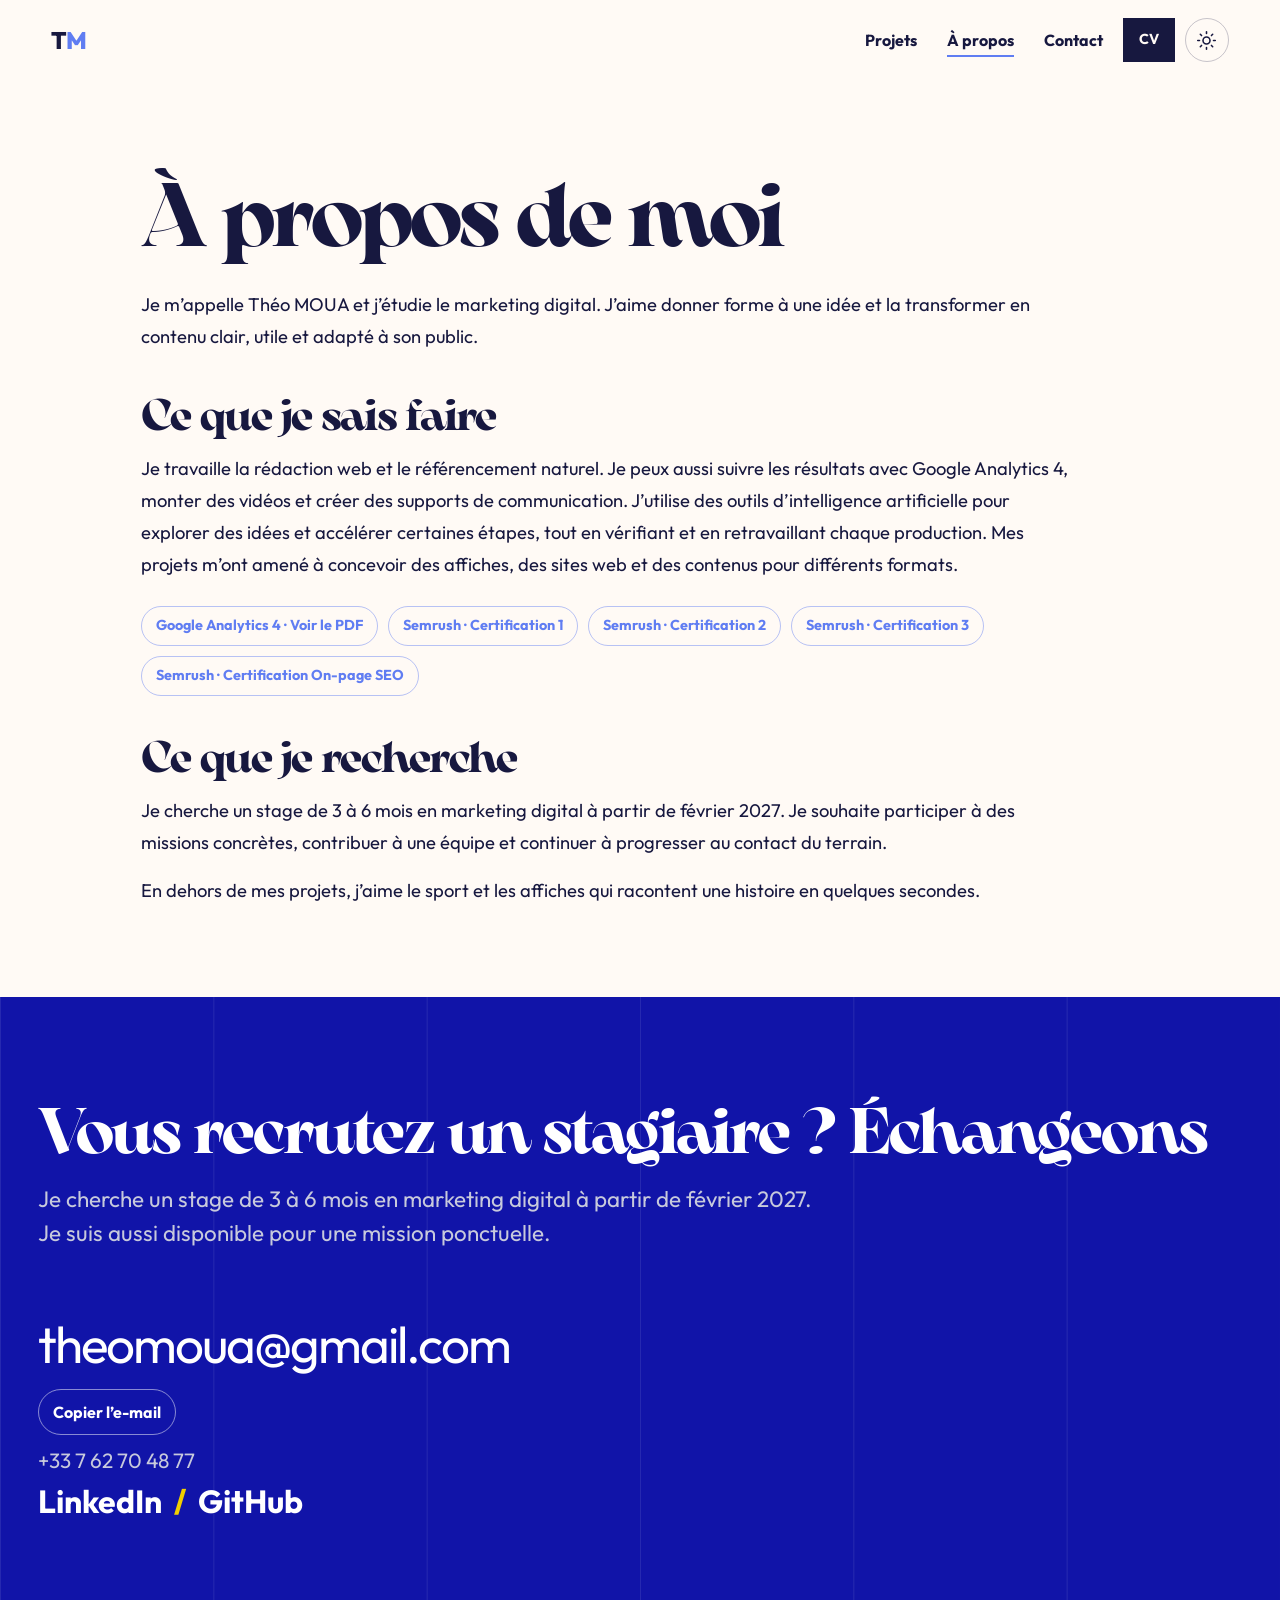
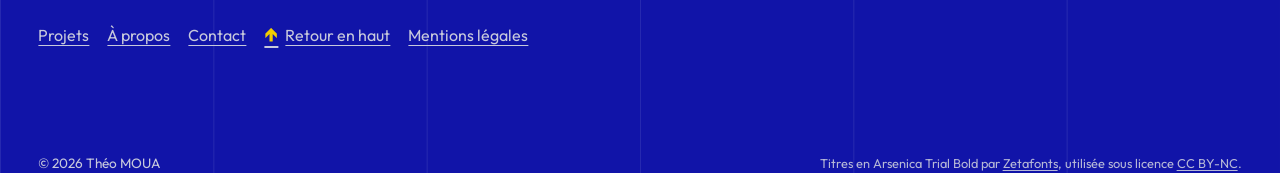
==== commit fd3b5556: "Add files via upload" ====
--- a/a-propos.html
+++ b/a-propos.html
@@ -29,11 +29,11 @@
   <h2>Ce que je sais faire</h2>
   <p class="about-copy">Je travaille la rédaction web et le référencement naturel. Je peux aussi suivre les résultats avec Google Analytics 4, monter des vidéos et créer des supports de communication. J’utilise des outils d’intelligence artificielle pour explorer des idées et accélérer certaines étapes, tout en vérifiant et en retravaillant chaque production. Mes projets m’ont amené à concevoir des affiches, des sites web et des contenus pour différents formats.</p>
   <div class="certifications" aria-label="Certifications">
-   <a class="cert-button" href="/certifications/theo-moua_GOOGLE_ANALYTICS_CERTIFICATION.pdf" target="_blank" rel="noopener noreferrer">Google Analytics 4 · Voir le PDF</a>
-   <a class="cert-button" href="/certifications/theo-moua_SEMRUSH_CERTIFICATION_1.pdf" target="_blank" rel="noopener noreferrer">Semrush · Certification 1</a>
-   <a class="cert-button" href="/certifications/theo-moua_SEMRUSH_CERTIFICATION_2.pdf" target="_blank" rel="noopener noreferrer">Semrush · Certification 2</a>
-   <a class="cert-button" href="/certifications/theo-moua_SEMRUSH_CERTIFICATION_3.pdf" target="_blank" rel="noopener noreferrer">Semrush · Certification 3</a>
-   <a class="cert-button" href="/certifications/theo-moua_SEMRUSH_CERTIFICATION_On-page_SEO.pdf" target="_blank" rel="noopener noreferrer">Semrush · Certification On-page SEO</a>
+   <a class="cert-button" href="/theo-moua_GOOGLE_ANALYTICS_CERTIFICATION.pdf" target="_blank" rel="noopener noreferrer">Google Analytics 4 · Voir le PDF</a>
+   <a class="cert-button" href="/theo-moua_SEMRUSH_CERTIFICATION_1.pdf" target="_blank" rel="noopener noreferrer">Semrush · Certification 1</a>
+   <a class="cert-button" href="/theo-moua_SEMRUSH_CERTIFICATION_2.pdf" target="_blank" rel="noopener noreferrer">Semrush · Certification 2</a>
+   <a class="cert-button" href="/theo-moua_SEMRUSH_CERTIFICATION_3.pdf" target="_blank" rel="noopener noreferrer">Semrush · Certification 3</a>
+   <a class="cert-button" href="/theo-moua_SEMRUSH_CERTIFICATION_On-page_SEO.pdf" target="_blank" rel="noopener noreferrer">Semrush · Certification On-page SEO</a>
   </div>
   <h2>Ce que je recherche</h2>
   <p class="about-copy">Je cherche un stage de 3 à 6 mois en marketing digital à partir de février 2027. Je souhaite participer à des missions concrètes, contribuer à une équipe et continuer à progresser au contact du terrain.</p>
@@ -66,7 +66,7 @@
   </div>
   <div class="footer-meta">
    <span>© <span id="current-year"></span> Théo MOUA</span>
-   <p class="font-credit">Titres en Arsenica Trial Bold par <a href="https://www.zetafonts.com/arsenica" target="_blank" rel="noopener noreferrer">Zetafonts</a>, utilisée sous licence <a href="Police%20d'%C3%A9criture/Arsenica-Family-CC-BY-NCLicensepdf.pdf">CC BY-NC</a>.</p>
+   <p class="font-credit">Titres en Arsenica Trial Bold par <a href="https://www.zetafonts.com/arsenica" target="_blank" rel="noopener noreferrer">Zetafonts</a>, utilisée sous licence <a href="/Arsenica-Family-CC-BY-NCLicensepdf.pdf">CC BY-NC</a>.</p>
   </div>
  </div>
 </footer>
--- a/style.css
+++ b/style.css
@@ -1,7 +1,7 @@
 :root{--bg:#fffaf5;--ink:#17183f;--blue-deep:#1114a8;--blue-strong:#294fdd;--blue:#607df2;--blue-light:#91baf8;--blue-pale:#b9d5f8;--yellow-deep:#efb400;--yellow:#f1ce00;--yellow-soft:#fff080;--yellow-pale:#fff3b3;--paper:#fff;--soft:#f1f1ed;--soft-blue:#e9efff;--muted:#686b82;--accent:var(--yellow);--accent-soft:var(--yellow-soft);--footer-bg:#1114a8;--footer-muted:#c7c9dc;--header-height:90px;--section-gap:clamp(16px,4vw,56px);box-sizing:border-box;padding:env(safe-area-inset-top,0px) env(safe-area-inset-right,0px) env(safe-area-inset-bottom,0px) env(safe-area-inset-left,0px)}
 @media (prefers-color-scheme:dark){:root:not([data-theme="light"]){--bg:#11143b;--ink:#fffaf5;--blue-deep:#1114a8;--blue-strong:#91baf8;--blue:#91baf8;--blue-light:#b9d5f8;--blue-pale:#d7e7ff;--soft:#202754;--soft-blue:#202b60;--muted:#c2c7dc;--accent:#f6e255;--accent-soft:#514b1c;--footer-bg:#0b0f31;--footer-muted:#aeb8d7;color-scheme:dark}}
 :root[data-theme="dark"]{--bg:#11143b;--ink:#fffaf5;--blue-deep:#1114a8;--blue-strong:#91baf8;--blue:#91baf8;--blue-light:#b9d5f8;--blue-pale:#d7e7ff;--soft:#202754;--soft-blue:#202b60;--muted:#c2c7dc;--accent:#f6e255;--accent-soft:#514b1c;--footer-bg:#0b0f31;--footer-muted:#aeb8d7;color-scheme:dark}
-@font-face{font-family:Arsenica;src:url("Police%20d'%C3%A9criture/ArsenicaTrial-Bold.ttf") format("truetype");font-style:normal;font-weight:700;font-display:swap}
+@font-face{font-family:Arsenica;src:url("ArsenicaTrial-Bold.ttf") format("truetype");font-style:normal;font-weight:700;font-display:swap}
 html{scroll-padding-top:env(safe-area-inset-top,0px);scroll-behavior:smooth}
 *{box-sizing:border-box}
 body{margin:0;background:var(--bg);color:var(--ink);font-family:'Outfit',system-ui,-apple-system,'Segoe UI',sans-serif;line-height:1.5}
